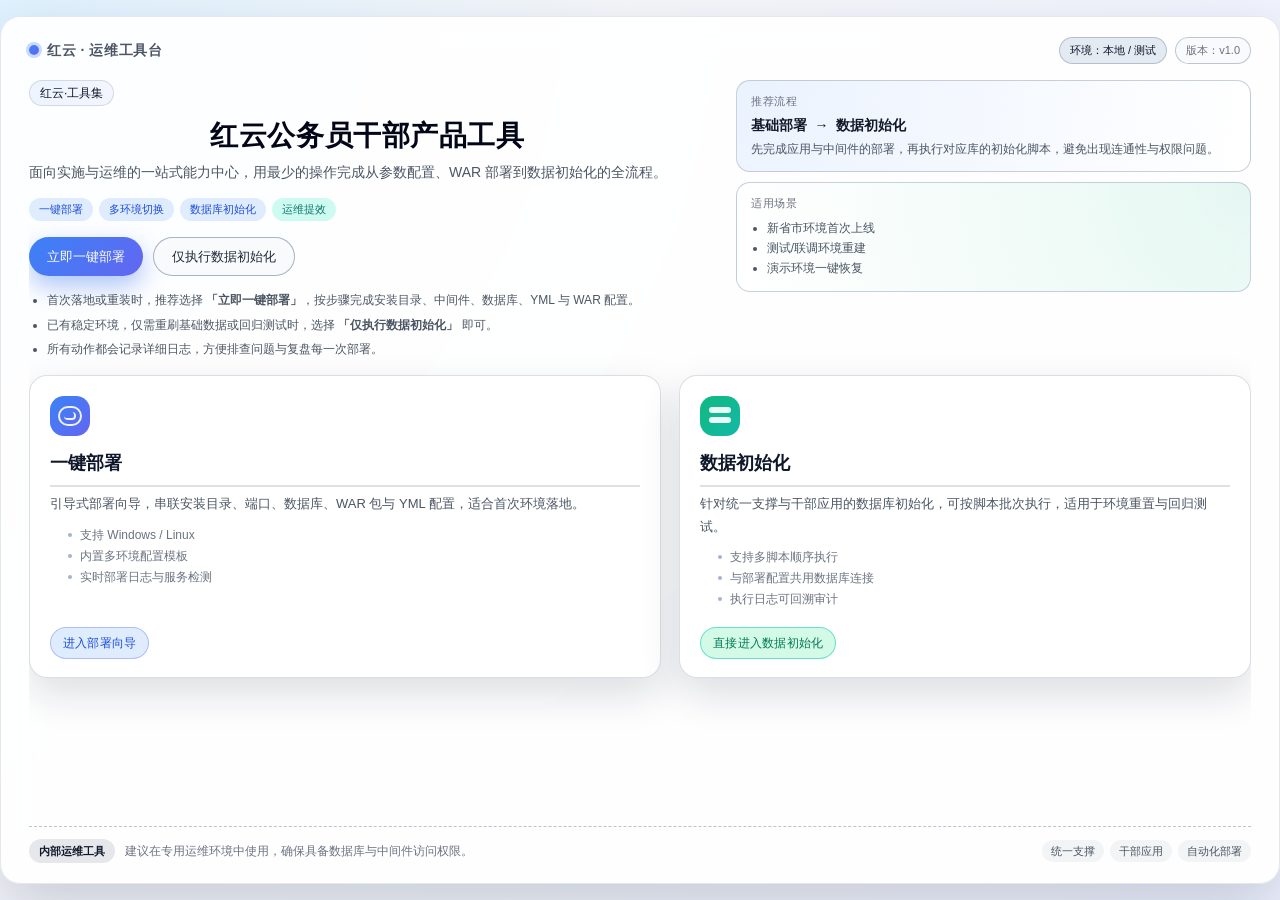
==== src/main/resources/static/index.html @ 3e3429d5 "init" ====
<!DOCTYPE html>
<html lang="zh-CN">
<head>
    <meta charset="UTF-8">
    <meta name="viewport" content="width=device-width, initial-scale=1.0">
    <!-- 主页：红云公务员干部产品工具入口页，提供一键部署与数据初始化两个主操作入口 -->
    <title>红云公务员干部产品工具</title>
    <link rel="stylesheet" href="css/style.css">
    <style>
        /* 主页专用内联样式：确保即使外部 css 被缓存或未更新，首页也能呈现为互联网工具风格，而不是纯文字列表 */

        /* 单屏布局：页面不整体滚动，仅主内容区域内滚动 */
        html {
            height: 100%;
            overflow: hidden;
        }
        /* 整体背景与排版：使用渐变背景与居中卡片布局 */
        body.home-page {
            margin: 0;
            padding: 0;
            height: 100vh;
            overflow: hidden;
            font-family: -apple-system, BlinkMacSystemFont, 'Segoe UI', 'Microsoft YaHei', 'PingFang SC', 'Hiragino Sans GB', Arial, sans-serif;
            background: radial-gradient(circle at top left, #e0f2ff 0, #f5f7fa 40%, #eef2ff 100%);
            display: flex;
            flex-direction: column;
            align-items: center;
            color: #111827;
        }

        /* 外壳：占满可用高度，内部 flex 分配，主内容区可滚动 */
        .home-shell {
            width: 100%;
            max-width: 1280px;
            flex: 1;
            min-height: 0;
            margin: 16px 24px;
            padding: 20px 28px 20px;
            display: flex;
            flex-direction: column;
            overflow: hidden;
            background: rgba(255, 255, 255, 0.9);
            border-radius: 20px;
            box-shadow: 0 24px 60px rgba(15, 23, 42, 0.18);
            border: 1px solid rgba(148, 163, 184, 0.25);
            backdrop-filter: blur(18px);
        }

        /* 顶部导航：固定高度，不参与滚动 */
        .home-nav {
            flex-shrink: 0;
            display: flex;
            align-items: center;
            justify-content: space-between;
            margin-bottom: 12px;
        }

        .home-nav-left {
            display: inline-flex;
            align-items: center;
            gap: 8px;
        }

        .home-logo-dot {
            width: 10px;
            height: 10px;
            border-radius: 999px;
            background: linear-gradient(135deg, #3b82f6, #6366f1);
            box-shadow: 0 0 0 3px rgba(59, 130, 246, 0.28);
        }

        .home-nav-title {
            font-size: 14px;
            font-weight: 600;
            letter-spacing: 0.04em;
            text-transform: uppercase;
            color: #4b5563;
        }

        .home-nav-right {
            display: flex;
            align-items: center;
            gap: 8px;
        }

        .home-nav-pill {
            padding: 4px 10px;
            border-radius: 999px;
            font-size: 11px;
            color: #0f172a;
            background: rgba(226, 232, 240, 0.9);
            border: 1px solid rgba(148, 163, 184, 0.6);
        }

        .home-nav-pill-muted {
            color: #6b7280;
            background: rgba(248, 250, 252, 0.9);
        }

        /* 主体布局：左侧说明 + 右侧状态卡片；仅此区域内部可滚动 */
        .home-main {
            flex: 1;
            min-height: 0;
            overflow-y: auto;
            margin-top: 4px;
            margin-bottom: 0;
            -webkit-overflow-scrolling: touch;
        }

        .home-layout {
            display: grid;
            grid-template-columns: minmax(0, 1.2fr) minmax(0, 0.9fr);
            gap: 20px;
            align-items: flex-start;
            margin-bottom: 16px;
        }

        .home-hero {
            padding-right: 10px;
        }

        .home-header {
            margin-bottom: 14px;
        }

        .home-label {
            display: inline-flex;
            align-items: center;
            gap: 6px;
            padding: 3px 10px;
            border-radius: 999px;
            font-size: 12px;
            font-weight: 500;
            color: #0f172a;
            background: linear-gradient(90deg, rgba(59,130,246,0.08), rgba(129,140,248,0.08));
            border: 1px solid rgba(148,163,184,0.35);
        }

        .home-title {
            margin-top: 12px;
            margin-bottom: 8px;
            font-size: 28px;
            line-height: 1.25;
            font-weight: 650;
            letter-spacing: 0.02em;
            color: #020617;
        }

        .home-subtitle {
            margin: 0;
            max-width: 640px;
            font-size: 14px;
            line-height: 1.7;
            color: #4b5563;
        }

        .home-chip-row {
            display: flex;
            flex-wrap: wrap;
            gap: 6px;
            margin-top: 10px;
        }

        .home-chip {
            padding: 3px 10px;
            border-radius: 999px;
            font-size: 11px;
            font-weight: 500;
            color: #1d4ed8;
            background: rgba(219, 234, 254, 0.9);
        }

        .home-chip-quiet {
            color: #0f766e;
            background: rgba(204, 251, 241, 0.95);
        }

        .home-hero-actions {
            display: flex;
            flex-wrap: wrap;
            gap: 10px;
            margin-top: 16px;
        }

        .home-hero-btn {
            display: inline-flex;
            align-items: center;
            justify-content: center;
            padding: 9px 18px;
            border-radius: 999px;
            font-size: 13px;
            font-weight: 500;
            text-decoration: none;
            cursor: pointer;
            transition: background-color 0.16s ease, color 0.16s ease, box-shadow 0.16s ease, transform 0.1s ease;
        }

        .home-hero-btn-primary {
            background: linear-gradient(135deg, #3b82f6, #6366f1);
            color: #ffffff;
            box-shadow: 0 10px 25px rgba(37, 99, 235, 0.38);
        }

        .home-hero-btn-primary:hover {
            transform: translateY(-1px);
            background: linear-gradient(135deg, #2563eb, #4f46e5);
        }

        .home-hero-btn-ghost {
            background: rgba(248, 250, 252, 0.96);
            color: #1f2937;
            border: 1px solid rgba(148, 163, 184, 0.8);
        }

        .home-hero-btn-ghost:hover {
            background: #e5e7eb;
        }

        .home-hero-list {
            margin: 14px 0 0;
            padding-left: 18px;
            font-size: 12px;
            color: #4b5563;
            line-height: 1.7;
        }

        .home-hero-list li + li {
            margin-top: 4px;
        }

        .home-aside {
            display: flex;
            flex-direction: column;
            gap: 10px;
        }

        .home-stat-card {
            padding: 12px 14px;
            border-radius: 14px;
            background: radial-gradient(circle at top left, rgba(59,130,246,0.1), #ffffff);
            border: 1px solid rgba(148, 163, 184, 0.5);
        }

        .home-stat-card + .home-stat-card {
            background: radial-gradient(circle at top right, rgba(16,185,129,0.1), #ffffff);
        }

        .home-stat-label {
            font-size: 11px;
            text-transform: uppercase;
            letter-spacing: 0.06em;
            color: #6b7280;
            margin-bottom: 6px;
        }

        .home-stat-main {
            font-size: 14px;
            font-weight: 600;
            color: #111827;
            margin-bottom: 4px;
        }

        .home-stat-desc {
            margin: 0;
            font-size: 12px;
            color: #4b5563;
            line-height: 1.6;
        }

        .home-stat-list {
            margin: 0;
            padding-left: 16px;
            font-size: 12px;
            color: #4b5563;
            line-height: 1.7;
        }

        /* 下半部分卡片入口：一键部署 / 数据初始化 */
        .entry-grid {
            display: grid;
            grid-template-columns: minmax(0, 1.05fr) minmax(0, 0.95fr);
            gap: 18px;
        }

        a.entry-card {
            position: relative;
            display: flex;
            flex-direction: column;
            padding: 20px 20px 18px;
            border-radius: 18px;
            text-decoration: none;
            color: inherit;
            background: #ffffff;
            border: 1px solid rgba(148, 163, 184, 0.35);
            box-shadow: 0 16px 40px rgba(15, 23, 42, 0.14);
            transition: transform 0.16s ease, box-shadow 0.16s ease, border-color 0.16s ease, background-color 0.16s ease;
            cursor: pointer;
        }

        .entry-card-primary {
            background: radial-gradient(circle at top left, rgba(59,130,246,0.06), #ffffff 45%);
        }

        .entry-card-secondary {
            background: radial-gradient(circle at top right, rgba(45,212,191,0.06), #ffffff 45%);
        }

        a.entry-card:hover {
            transform: translateY(-2px);
            box-shadow: 0 22px 55px rgba(15, 23, 42, 0.2);
            border-color: rgba(59, 130, 246, 0.6);
            background-color: #f9fafb;
        }

        .entry-icon {
            width: 40px;
            height: 40px;
            border-radius: 14px;
            margin-bottom: 14px;
            position: relative;
            overflow: hidden;
        }

        .entry-icon-deploy {
            background: linear-gradient(135deg, #3b82f6, #6366f1);
        }

        .entry-icon-deploy::before,
        .entry-icon-deploy::after {
            content: '';
            position: absolute;
            inset: 10px 8px;
            border-radius: 10px;
            border: 2px solid rgba(255, 255, 255, 0.9);
        }

        .entry-icon-deploy::after {
            inset: 16px 14px;
            border-top: none;
            border-left: none;
        }

        .entry-icon-data {
            background: linear-gradient(135deg, #10b981, #14b8a6);
        }

        .entry-icon-data::before,
        .entry-icon-data::after {
            content: '';
            position: absolute;
            left: 9px;
            right: 9px;
            height: 6px;
            border-radius: 999px;
            background: rgba(240, 253, 250, 0.96);
        }

        .entry-icon-data::before {
            top: 11px;
        }

        .entry-icon-data::after {
            top: 21px;
        }

        .entry-content {
            flex: 1;
        }

        .entry-title {
            margin: 0 0 6px;
            font-size: 18px;
            font-weight: 600;
            color: #0f172a;
        }

        .entry-desc {
            margin: 0 0 10px;
            font-size: 13px;
            line-height: 1.7;
            color: #4b5563;
        }

        .entry-meta {
            margin: 0;
            padding-left: 18px;
            font-size: 12px;
            color: #6b7280;
            list-style: none;
        }

        .entry-meta li {
            margin-bottom: 3px;
            position: relative;
            padding-left: 12px;
        }

        .entry-meta li::before {
            content: '';
            position: absolute;
            left: 0;
            top: 7px;
            width: 4px;
            height: 4px;
            border-radius: 999px;
            background-color: #a3b3d1;
        }

        .entry-action {
            margin-top: 16px;
            align-self: flex-start;
            padding: 6px 12px;
            border-radius: 999px;
            font-size: 12px;
            font-weight: 500;
            letter-spacing: 0.02em;
            color: #1d4ed8;
            background: rgba(219, 234, 254, 0.9);
            border: 1px solid rgba(129, 140, 248, 0.5);
        }

        .entry-card-secondary .entry-action {
            color: #047857;
            background: rgba(209, 250, 229, 0.96);
            border-color: rgba(45, 212, 191, 0.65);
        }

        /* 页脚：固定底部，不参与滚动 */
        .home-footer {
            flex-shrink: 0;
            margin-top: 12px;
            padding-top: 12px;
            border-top: 1px dashed rgba(148, 163, 184, 0.65);
            display: flex;
            justify-content: space-between;
            align-items: center;
            gap: 12px;
        }

        .home-footer-left {
            display: flex;
            align-items: center;
            gap: 10px;
            min-width: 0;
        }

        .home-badge {
            padding: 4px 10px;
            border-radius: 999px;
            font-size: 11px;
            font-weight: 600;
            color: #0f172a;
            background: #e5e7eb;
        }

        .home-footer-text {
            font-size: 12px;
            color: #6b7280;
            white-space: nowrap;
            text-overflow: ellipsis;
            overflow: hidden;
        }

        .home-footer-right {
            display: flex;
            gap: 6px;
            flex-wrap: wrap;
            justify-content: flex-end;
        }

        .home-footer-tag {
            padding: 3px 9px;
            border-radius: 999px;
            font-size: 11px;
            color: #4b5563;
            background: #f3f4f6;
        }

        /* 响应式：在小屏幕下堆叠布局，避免挤在一行变成「文字墙」 */
        @media (max-width: 900px) {
            .home-shell {
                margin: 16px;
                padding: 22px 18px 18px;
                border-radius: 16px;
            }

            .home-layout {
                grid-template-columns: minmax(0, 1fr);
            }

            .entry-grid {
                grid-template-columns: minmax(0, 1fr);
                margin-top: 10px;
            }

            .home-title {
                font-size: 22px;
            }

            .home-subtitle {
                font-size: 13px;
            }

            .home-footer {
                flex-direction: column;
                align-items: flex-start;
            }

            .home-footer-text {
                white-space: normal;
            }
        }
    </style>
</head>
<body class="home-page">
    <div class="home-shell">
        <!-- 顶部导航区域：模拟互联网工具台的品牌导航与环境标签 -->
        <header class="home-nav">
            <div class="home-nav-left">
                <span class="home-logo-dot"></span>
                <span class="home-nav-title">红云 · 运维工具台</span>
            </div>
            <div class="home-nav-right">
                <span class="home-nav-pill">环境：本地 / 测试</span>
                <span class="home-nav-pill home-nav-pill-muted">版本：v1.0</span>
            </div>
        </header>

        <main class="home-main">
            <!-- 上半区：左侧产品说明 + 右侧状态卡片，强化「工具平台」感 -->
            <div class="home-layout">
                <!-- 左侧产品说明与主操作区 -->
                <section class="home-hero">
                    <!-- 品牌标题区域：突出产品名称与定位 -->
                    <div class="home-header">
                        <div class="home-label">红云·工具集</div>
                        <h1 class="home-title">红云公务员干部产品工具</h1>
                        <p class="home-subtitle">
                            面向实施与运维的一站式能力中心，用最少的操作完成从参数配置、WAR 部署到数据初始化的全流程。
                        </p>
                    </div>

                    <!-- 关键词标签：展示工具擅长的典型场景 -->
                    <div class="home-chip-row">
                        <span class="home-chip">一键部署</span>
                        <span class="home-chip">多环境切换</span>
                        <span class="home-chip">数据库初始化</span>
                        <span class="home-chip home-chip-quiet">运维提效</span>
                    </div>

                    <!-- 主操作按钮：引导用户选择一键部署或只做数据初始化 -->
                    <div class="home-hero-actions">
                        <a href="deploy.html" class="home-hero-btn home-hero-btn-primary">
                            立即一键部署
                        </a>
                        <a href="#" class="home-hero-btn home-hero-btn-ghost" onclick="return showDataInitTip();">
                            仅执行数据初始化
                        </a>
                    </div>

                    <!-- 典型使用流程：用互联网产品的文案方式解释两大入口的区别 -->
                    <ul class="home-hero-list">
                        <li>首次落地或重装时，推荐选择 <strong>「立即一键部署」</strong>，按步骤完成安装目录、中间件、数据库、YML 与 WAR 配置。</li>
                        <li>已有稳定环境，仅需重刷基础数据或回归测试时，选择 <strong>「仅执行数据初始化」</strong> 即可。</li>
                        <li>所有动作都会记录详细日志，方便排查问题与复盘每一次部署。</li>
                    </ul>
                </section>

                <!-- 右侧状态与提示卡片：提供环境检查与快速理解 -->
                <aside class="home-aside" aria-label="环境状态与使用提示">
                    <div class="home-stat-card">
                        <div class="home-stat-label">推荐流程</div>
                        <div class="home-stat-main">基础部署 &nbsp;→&nbsp; 数据初始化</div>
                        <p class="home-stat-desc">
                            先完成应用与中间件的部署，再执行对应库的初始化脚本，避免出现连通性与权限问题。
                        </p>
                    </div>

                    <div class="home-stat-card">
                        <div class="home-stat-label">适用场景</div>
                        <ul class="home-stat-list">
                            <li>新省市环境首次上线</li>
                            <li>测试/联调环境重建</li>
                            <li>演示环境一键恢复</li>
                        </ul>
                    </div>
                </aside>
            </div>

            <!-- 下半区：两张卡片分别承载一键部署和数据初始化入口 -->
            <section class="entry-grid" aria-label="核心功能入口">
                <a class="entry-card entry-card-primary" href="deploy.html">
                    <div class="entry-icon entry-icon-deploy" aria-hidden="true"></div>
                    <div class="entry-content">
                        <h2 class="entry-title">一键部署</h2>
                        <p class="entry-desc">
                            引导式部署向导，串联安装目录、端口、数据库、WAR 包与 YML 配置，适合首次环境落地。
                        </p>
                        <ul class="entry-meta">
                            <li>支持 Windows / Linux</li>
                            <li>内置多环境配置模板</li>
                            <li>实时部署日志与服务检测</li>
                        </ul>
                    </div>
                    <span class="entry-action">进入部署向导</span>
                </a>

                <a class="entry-card entry-card-secondary" href="#" onclick="return showDataInitTip();">
                    <div class="entry-icon entry-icon-data" aria-hidden="true"></div>
                    <div class="entry-content">
                        <h2 class="entry-title">数据初始化</h2>
                        <p class="entry-desc">
                            针对统一支撑与干部应用的数据库初始化，可按脚本批次执行，适用于环境重置与回归测试。
                        </p>
                        <ul class="entry-meta">
                            <li>支持多脚本顺序执行</li>
                            <li>与部署配置共用数据库连接</li>
                            <li>执行日志可回溯审计</li>
                        </ul>
                    </div>
                    <span class="entry-action">直接进入数据初始化</span>
                </a>
            </section>
        </main>

        <!-- 页脚信息：简要说明与适用场景 -->
        <footer class="home-footer">
            <div class="home-footer-left">
                <span class="home-badge">内部运维工具</span>
                <span class="home-footer-text">建议在专用运维环境中使用，确保具备数据库与中间件访问权限。</span>
            </div>
            <div class="home-footer-right">
                <span class="home-footer-tag">统一支撑</span>
                <span class="home-footer-tag">干部应用</span>
                <span class="home-footer-tag">自动化部署</span>
            </div>
        </footer>
    </div>
    <script src="js/message.js"></script>
    <script>
        // 数据初始化入口提示：使用公共弹窗组件
        function showDataInitTip() {
            if (typeof Message !== 'undefined') {
                Message.alert('数据初始化功能待开发');
            } else {
                alert('数据初始化功能待开发');
            }
            return false;
        }
    </script>
</body>
</html>
---- src/main/resources/static/css/style.css ----
* {
    margin: 0;
    padding: 0;
    box-sizing: border-box;
}

body {
    font-family: -apple-system, BlinkMacSystemFont, 'Segoe UI', 'Microsoft YaHei', 'PingFang SC', 'Hiragino Sans GB', Arial, sans-serif;
    background: #f5f7fa;
    min-height: 100vh;
    padding: 15px;
    color: #333;
    line-height: 1.5;
}

.container {
    max-width: 1400px;
    margin: 0 auto;
    background-color: #ffffff;
    padding: 25px;
    border-radius: 8px;
    box-shadow: 0 2px 8px rgba(0, 0, 0, 0.08);
}

@keyframes fadeIn {
    from {
        opacity: 0;
        transform: translateY(-20px);
    }
    to {
        opacity: 1;
        transform: translateY(0);
    }
}

h1 {
    color: #2c3e50;
    margin-bottom: 20px;
    text-align: center;
    font-size: 24px;
    font-weight: 600;
    color: #2c3e50;
}

h2 {
    color: #2c3e50;
    margin-bottom: 15px;
    padding-bottom: 8px;
    border-bottom: 2px solid #e0e0e0;
    font-size: 18px;
    font-weight: 600;
}

h3 {
    color: #34495e;
    margin-bottom: 12px;
    font-size: 16px;
    font-weight: 600;
}

/* 配置加载区域 */
.config-load-section {
    margin-bottom: 20px;
    padding: 12px 16px;
    background: #f8f9fa;
    border-radius: 6px;
    border: 1px solid #dee2e6;
}

.config-load-section .form-group {
    display: flex;
    align-items: center;
    margin: 0;
    gap: 12px;
}

.config-load-section label {
    font-weight: 600;
    color: #2c3e50;
    font-size: 15px;
    white-space: nowrap;
}

.config-load-section select {
    flex: 1;
    max-width: 300px;
}

/* 向导步骤指示器 */
.wizard-steps {
    display: flex;
    justify-content: space-between;
    margin-bottom: 25px;
    padding: 15px 0;
    border-bottom: 1px solid #e0e0e0;
    position: relative;
    overflow: visible; /* 确保连接线可见 */
}

.step-item {
    flex: 1;
    text-align: center;
    position: relative;
    cursor: pointer;
    padding: 0 5px;
    overflow: visible; /* 确保连接线可见 */
}

/* 步骤之间的连接线 - 使用实际DOM元素 */
.step-connector {
    position: absolute;
    top: 16px; /* 与step-number的中心对齐（圆圈中心在32px/2=16px位置） */
    left: calc(50% + 16px); /* 从圆圈右侧开始（圆圈中心50% + 半径16px） */
    width: calc(100% - 32px); /* 宽度：从当前圆圈右侧到下一个圆圈左侧（100% - 两个半径32px） */
    height: 2px; /* 连接线高度 */
    background-color: #95a5a6; /* 使用灰色确保可见性 */
    z-index: 0; /* 确保连接线在圆圈下方 */
    transition: background-color 0.3s ease;
    pointer-events: none; /* 确保连接线不阻挡点击事件 */
}

/* 已完成步骤之后的连接线变为绿色 */
.step-item.completed .step-connector {
    background-color: #27ae60;
}

/* 注意：当前步骤（active）之后的连接线保持灰色，因为当前步骤还未完成 */

.step-number {
    width: 32px;
    height: 32px;
    border-radius: 50%;
    background: #e0e0e0;
    color: #999;
    display: inline-flex;
    align-items: center;
    justify-content: center;
    font-weight: 600;
    font-size: 14px;
    margin-bottom: 6px;
    position: relative;
    z-index: 1;
    transition: all 0.2s ease;
}

.step-item.active .step-number {
    background: #667eea;
    color: #fff;
}

.step-item.completed .step-number {
    background: #27ae60;
    color: #fff;
}

.step-title {
    font-size: 12px;
    color: #95a5a6;
    font-weight: 500;
}

.step-item.active .step-title {
    color: #667eea;
    font-weight: 600;
}

.step-item.completed .step-title {
    color: #27ae60;
}

/* 向导步骤内容 */
.wizard-step {
    min-height: 400px;
    padding: 20px;
}

.wizard-buttons {
    margin-top: 25px;
    padding-top: 15px;
    border-top: 1px solid #e0e0e0;
    display: flex;
    justify-content: space-between;
    align-items: center;
}

.form-group {
    margin-bottom: 15px;
    display: flex;
    align-items: center;
    gap: 12px;
}

.form-group label {
    display: inline-block;
    min-width: 120px;
    font-weight: 500;
    color: #34495e;
    font-size: 14px;
    text-align: right;
}

.form-group input[type="text"],
.form-group input[type="number"],
.form-group input[type="password"],
.form-group select,
.form-group textarea {
    flex: 1;
    padding: 8px 12px;
    border: 1px solid #ddd;
    border-radius: 4px;
    font-size: 14px;
    transition: border-color 0.2s ease;
    background-color: #fff;
    color: #333;
    max-width: 500px;
}

.form-group input[type="text"]:focus,
.form-group input[type="number"]:focus,
.form-group input[type="password"]:focus,
.form-group select:focus,
.form-group textarea:focus {
    outline: none;
    border-color: #667eea;
}

.form-group input[readonly] {
    background-color: #f8f9fa;
    cursor: not-allowed;
    color: #6c757d;
}

.form-group textarea {
    width: 100%;
    max-width: 100%;
    font-family: 'Courier New', 'Consolas', monospace;
    resize: vertical;
    min-height: 200px;
}

/* 端口配置 */
.port-config {
    display: flex;
    flex-direction: column;
    gap: 12px;
    margin-top: 8px;
}

.port-item {
    display: flex;
    align-items: center;
    gap: 15px;
    padding: 10px 15px;
    background: #f8f9fa;
    border-radius: 4px;
    border: 1px solid #e0e0e0;
}

.port-label {
    min-width: 100px;
    font-weight: 500;
    color: #34495e;
    font-size: 14px;
}

.port-value {
    width: 150px;
}

/* 数据库配置 */
.database-config-section {
    margin-bottom: 20px;
    padding: 15px;
    background: #f8f9fa;
    border-radius: 6px;
    border: 1px solid #e0e0e0;
}

.database-item {
    margin-top: 12px;
}

.database-item .form-group {
    margin-bottom: 12px;
}

.db-type,
.db-connection-string,
.db-username,
.db-password {
    width: 100%;
    max-width: 600px;
}

.btn-test {
    padding: 8px 16px;
    background: #f39c12;
    color: white;
    border: none;
    border-radius: 4px;
    cursor: pointer;
    margin-top: 10px;
    font-weight: 500;
    font-size: 14px;
    transition: background-color 0.2s ease;
}

.btn-test:hover {
    background: #e67e22;
}

.test-result {
    margin-left: 20px;
    font-weight: 600;
    font-size: 14px;
    padding: 8px 16px;
    border-radius: 6px;
    display: inline-block;
}

.test-result.success {
    color: #27ae60;
    background-color: #d4edda;
    border: 1px solid #c3e6cb;
}

.test-result.error {
    color: #e74c3c;
    background-color: #f8d7da;
    border: 1px solid #f5c6cb;
}

/* WAR包配置 */
.war-config-section {
    margin-bottom: 20px;
    padding: 15px;
    background: #f8f9fa;
    border-radius: 6px;
    border: 1px solid #e0e0e0;
}

.war-item {
    margin-top: 12px;
}

.war-list-container {
    margin-top: 10px;
}

.war-list-label {
    font-weight: 500;
    margin-bottom: 8px;
    color: #34495e;
    font-size: 14px;
}

.war-list {
    list-style: none;
    padding: 0;
    margin: 0;
    background-color: #fff;
    border: 1px solid #e0e0e0;
    border-radius: 4px;
    padding: 10px;
}

.war-list li {
    padding: 8px 12px;
    border-bottom: 1px solid #f0f0f0;
    color: #333;
    font-size: 14px;
}

.war-list li:last-child {
    border-bottom: none;
}

.war-list li:hover {
    background: #f8f9fa;
}

/* YML配置 */
.yml-config-section {
    padding: 15px;
    background: #f8f9fa;
    border-radius: 6px;
    border: 1px solid #e0e0e0;
}

.yml-editor-section {
    margin-top: 15px;
}

.yml-editor {
    width: 100%;
    font-family: 'Courier New', 'Consolas', 'Monaco', monospace;
    font-size: 13px;
    line-height: 1.6;
    padding: 12px;
    border: 1px solid #ddd;
    border-radius: 4px;
    background-color: #fff;
    color: #333;
    resize: vertical;
    min-height: 300px;
}

.yml-editor:focus {
    outline: none;
    border-color: #667eea;
}

.yml-buttons {
    margin-top: 12px;
    display: flex;
    gap: 10px;
}

/* 确认配置页面 */
.confirm-layout {
    display: flex;
    gap: 20px;
    margin-top: 15px;
}

.confirm-left {
    flex: 1;
    padding: 15px;
    background: #f8f9fa;
    border-radius: 6px;
    border: 1px solid #e0e0e0;
}

.confirm-right {
    flex: 1;
    padding: 15px;
    background: #f8f9fa;
    border-radius: 6px;
    border: 1px solid #e0e0e0;
}

.config-summary {
    background-color: #fff;
    padding: 15px;
    border-radius: 4px;
    border: 1px solid #e0e0e0;
    margin-bottom: 15px;
    max-height: 400px;
    overflow-y: auto;
}

.config-summary::-webkit-scrollbar {
    width: 8px;
}

.config-summary::-webkit-scrollbar-track {
    background: #f1f1f1;
    border-radius: 4px;
}

.config-summary::-webkit-scrollbar-thumb {
    background: #667eea;
    border-radius: 4px;
}

.config-summary::-webkit-scrollbar-thumb:hover {
    background: #764ba2;
}

.config-summary-item {
    margin-bottom: 15px;
    padding-bottom: 15px;
    border-bottom: 1px solid #e0e0e0;
}

.config-summary-item:last-child {
    border-bottom: none;
    margin-bottom: 0;
    padding-bottom: 0;
}

.config-summary-item h4 {
    color: #667eea;
    margin-bottom: 8px;
    font-size: 15px;
    font-weight: 600;
}

.config-summary-item p {
    margin: 4px 0;
    color: #555;
    font-size: 13px;
    line-height: 1.6;
}

.config-summary-item strong {
    color: #2c3e50;
    font-weight: 600;
}

.confirm-buttons {
    display: flex;
    flex-direction: column;
    gap: 12px;
}

/* 配置管理区域 */
.config-manage-section {
    margin-top: 15px;
    padding: 12px;
    background: #fff9e6;
    border-radius: 4px;
    border: 1px solid #f39c12;
}

.config-manage-section .form-group {
    margin-bottom: 10px;
    display: flex;
    align-items: center;
}

.config-manage-section label {
    min-width: 90px;
    margin-right: 10px;
    font-weight: 500;
    color: #34495e;
    font-size: 14px;
}

.config-manage-section input {
    flex: 1;
    max-width: 300px;
}

/* 日志容器 */
.log-container {
    background: #2c3e50;
    color: #ecf0f1;
    padding: 12px;
    border-radius: 4px;
    height: 350px;
    overflow-y: auto;
    font-family: 'Courier New', 'Consolas', 'Monaco', monospace;
    font-size: 12px;
    line-height: 1.6;
    margin-bottom: 15px;
    border: 1px solid #34495e;
}

.log-container::-webkit-scrollbar {
    width: 10px;
}

.log-container::-webkit-scrollbar-track {
    background: #1a1a2e;
    border-radius: 5px;
}

.log-container::-webkit-scrollbar-thumb {
    background: #667eea;
    border-radius: 5px;
}

.log-container::-webkit-scrollbar-thumb:hover {
    background: #764ba2;
}

.log-container .log-entry {
    margin-bottom: 4px;
    word-wrap: break-word;
    padding: 2px 0;
    padding-left: 6px;
}

.log-container .log-entry.error {
    color: #e74c3c;
    border-left-color: #e74c3c;
}

.log-container .log-entry.success {
    color: #2ecc71;
    border-left-color: #2ecc71;
}

.log-container .log-entry.warning {
    color: #f39c12;
    border-left-color: #f39c12;
}

.log-container .log-entry.info {
    color: #3498db;
    border-left-color: #3498db;
}

/* 服务检测 */
.service-check-section {
    margin-top: 15px;
    padding: 12px;
    background-color: #fff;
    border-radius: 4px;
    border: 1px solid #e0e0e0;
}

.service-check-section h3 {
    margin-bottom: 12px;
    color: #34495e;
    font-size: 15px;
}

.service-check-section .form-group {
    display: flex;
    align-items: center;
    gap: 10px;
    margin-bottom: 10px;
}

.service-check-section input {
    width: 150px;
}

.check-result {
    margin-top: 12px;
    padding: 10px 12px;
    border-radius: 4px;
    font-weight: 500;
    font-size: 13px;
}

.check-result.success {
    background: #d4edda;
    color: #155724;
    border: 1px solid #c3e6cb;
}

.check-result.error {
    background: #f8d7da;
    color: #721c24;
    border: 1px solid #f5c6cb;
}

/* 脚本执行 */
.script-section {
    padding: 15px;
    background: #f8f9fa;
    border-radius: 6px;
    border: 1px solid #e0e0e0;
}

.script-log {
    margin-top: 15px;
    padding: 12px;
    background-color: #2c3e50;
    color: #ecf0f1;
    border-radius: 4px;
    border: 1px solid #34495e;
    min-height: 200px;
    font-family: 'Courier New', 'Consolas', 'Monaco', monospace;
    font-size: 12px;
    white-space: pre-wrap;
    overflow-y: auto;
    max-height: 350px;
    line-height: 1.6;
}

/* 按钮样式 */
.btn-primary,
.btn-secondary {
    padding: 8px 20px;
    border: none;
    border-radius: 4px;
    cursor: pointer;
    font-size: 14px;
    font-weight: 500;
    transition: background-color 0.2s ease;
}

.btn-primary {
    background: #667eea;
    color: white;
}

.btn-primary:hover {
    background: #5568d3;
}

.btn-secondary {
    background: rgba(15, 201, 215, 1); /* 修改背景色为青色 */
    color: white;
    width: 552px; /* 设置按钮宽度 */
    height: 38px; /* 设置按钮高度 */
}

.btn-secondary:hover {
    background: #7f8c8d;
}

.btn-primary:disabled,
.btn-secondary:disabled {
    opacity: 0.6;
    cursor: not-allowed;
    transform: none !important;
}

/* 响应式设计 */
@media (max-width: 1200px) {
    .container {
        padding: 30px;
    }
    
    .confirm-layout {
        flex-direction: column;
    }
}

@media (max-width: 768px) {
    body {
        padding: 10px;
    }
    
    .container {
        padding: 20px;
    }
    
    h1 {
        font-size: 24px;
    }
    
    .wizard-steps {
        flex-wrap: wrap;
        padding: 15px;
    }
    
    .step-item {
        flex: 0 0 50%;
        margin-bottom: 25px;
    }
    
    .step-item::after {
        display: none;
    }
    
    .form-group {
        flex-direction: column;
        align-items: stretch;
    }
    
    .form-group label {
        min-width: auto;
        margin-bottom: 8px;
    }
    
    .form-group input,
    .form-group select,
    .form-group textarea {
        max-width: 100%;
        width: 100%;
    }
    
    .wizard-buttons {
        flex-direction: column;
        gap: 12px;
    }
    
    .btn-primary,
    .btn-secondary {
        width: 100%;
        margin-left: 0;
    }
    
    .config-load-section .form-group {
        flex-direction: column;
        align-items: stretch;
    }
    
    .config-load-section select {
        max-width: 100%;
    }
}

/* 加载动画 */
@keyframes pulse {
    0%, 100% {
        opacity: 1;
    }
    50% {
        opacity: 0.5;
    }
}

.loading {
    animation: pulse 1.5s ease-in-out infinite;
}

/* 工具提示 */
.tooltip {
    position: relative;
    display: inline-block;
}

.tooltip .tooltiptext {
    visibility: hidden;
    width: 200px;
    background-color: #2c3e50;
    color: #fff;
    text-align: center;
    border-radius: 6px;
    padding: 8px;
    position: absolute;
    z-index: 1;
    bottom: 125%;
    left: 50%;
    margin-left: -100px;
    opacity: 0;
    transition: opacity 0.3s;
    font-size: 12px;
}

.tooltip:hover .tooltiptext {
    visibility: visible;
    opacity: 1;
}

/* 主页布局与入口卡片：为红云公务员干部产品工具首页提供互联网工具风格的视觉与交互 */
.home-page {
    margin: 0;
    padding: 0;
    min-height: 100vh;
    background: radial-gradient(circle at top left, #e0f2ff 0, #f5f7fa 40%, #eef2ff 100%);
    display: flex;
    align-items: center;
    justify-content: center;
    color: #111827;
}

.home-shell {
    width: 100%;
    max-width: 1120px;
    margin: 24px;
    padding: 32px 32px 26px;
    background: rgba(255, 255, 255, 0.9);
    border-radius: 20px;
    box-shadow: 0 24px 60px rgba(15, 23, 42, 0.18);
    border: 1px solid rgba(148, 163, 184, 0.25);
    backdrop-filter: blur(18px);
}

.home-header {
    margin-bottom: 24px;
}

/* 顶部导航：模拟 SaaS 工具台的轻量导航条 */
.home-nav {
    display: flex;
    align-items: center;
    justify-content: space-between;
    margin-bottom: 18px;
}

.home-nav-left {
    display: inline-flex;
    align-items: center;
    gap: 8px;
}

.home-logo-dot {
    width: 10px;
    height: 10px;
    border-radius: 999px;
    background: linear-gradient(135deg, #3b82f6, #6366f1);
    box-shadow: 0 0 0 3px rgba(59, 130, 246, 0.28);
}

.home-nav-title {
    font-size: 14px;
    font-weight: 600;
    letter-spacing: 0.04em;
    text-transform: uppercase;
    color: #4b5563;
}

.home-nav-right {
    display: flex;
    align-items: center;
    gap: 8px;
}

.home-nav-pill {
    padding: 4px 10px;
    border-radius: 999px;
    font-size: 11px;
    color: #0f172a;
    background: rgba(226, 232, 240, 0.9);
    border: 1px solid rgba(148, 163, 184, 0.6);
}

.home-nav-pill-muted {
    color: #6b7280;
    background: rgba(248, 250, 252, 0.9);
}

.home-label {
    display: inline-flex;
    align-items: center;
    gap: 6px;
    padding: 3px 10px;
    border-radius: 999px;
    font-size: 12px;
    font-weight: 500;
    color: #0f172a;
    background: linear-gradient(90deg, rgba(59,130,246,0.08), rgba(129,140,248,0.08));
    border: 1px solid rgba(148,163,184,0.35);
}

.home-title {
    margin-top: 12px;
    margin-bottom: 8px;
    font-size: 28px;
    line-height: 1.25;
    font-weight: 650;
    letter-spacing: 0.02em;
    color: #020617;
}

.home-subtitle {
    margin: 0;
    max-width: 640px;
    font-size: 14px;
    line-height: 1.7;
    color: #4b5563;
}

.home-main {
    margin-top: 8px;
    margin-bottom: 20px;
}

/* 顶部主区域布局：左侧说明，右侧状态卡片 */
.home-layout {
    display: grid;
    grid-template-columns: minmax(0, 1.2fr) minmax(0, 0.9fr);
    gap: 20px;
    align-items: flex-start;
    margin-bottom: 20px;
}

.home-hero {
    padding-right: 10px;
}

.home-chip-row {
    display: flex;
    flex-wrap: wrap;
    gap: 6px;
    margin-top: 10px;
}

.home-chip {
    padding: 3px 10px;
    border-radius: 999px;
    font-size: 11px;
    font-weight: 500;
    color: #1d4ed8;
    background: rgba(219, 234, 254, 0.9);
}

.home-chip-quiet {
    color: #0f766e;
    background: rgba(204, 251, 241, 0.95);
}

.home-hero-actions {
    display: flex;
    flex-wrap: wrap;
    gap: 10px;
    margin-top: 16px;
}

.home-hero-btn {
    display: inline-flex;
    align-items: center;
    justify-content: center;
    padding: 9px 18px;
    border-radius: 999px;
    font-size: 13px;
    font-weight: 500;
    text-decoration: none;
    cursor: pointer;
    transition: background-color 0.16s ease, color 0.16s ease, box-shadow 0.16s ease, transform 0.1s ease;
}

.home-hero-btn-primary {
    background: linear-gradient(135deg, #3b82f6, #6366f1);
    color: #ffffff;
    box-shadow: 0 10px 25px rgba(37, 99, 235, 0.38);
}

.home-hero-btn-primary:hover {
    transform: translateY(-1px);
    background: linear-gradient(135deg, #2563eb, #4f46e5);
}

.home-hero-btn-ghost {
    background: rgba(248, 250, 252, 0.96);
    color: #1f2937;
    border: 1px solid rgba(148, 163, 184, 0.8);
}

.home-hero-btn-ghost:hover {
    background: #e5e7eb;
}

.home-hero-list {
    margin: 14px 0 0;
    padding-left: 18px;
    font-size: 12px;
    color: #4b5563;
    line-height: 1.7;
}

.home-hero-list li + li {
    margin-top: 4px;
}

.home-aside {
    display: flex;
    flex-direction: column;
    gap: 10px;
}

.home-stat-card {
    padding: 12px 14px;
    border-radius: 14px;
    background: radial-gradient(circle at top left, rgba(59,130,246,0.1), #ffffff);
    border: 1px solid rgba(148, 163, 184, 0.5);
}

.home-stat-card + .home-stat-card {
    background: radial-gradient(circle at top right, rgba(16,185,129,0.1), #ffffff);
}

.home-stat-label {
    font-size: 11px;
    text-transform: uppercase;
    letter-spacing: 0.06em;
    color: #6b7280;
    margin-bottom: 6px;
}

.home-stat-main {
    font-size: 14px;
    font-weight: 600;
    color: #111827;
    margin-bottom: 4px;
}

.home-stat-desc {
    margin: 0;
    font-size: 12px;
    color: #4b5563;
    line-height: 1.6;
}

.home-stat-list {
    margin: 0;
    padding-left: 16px;
    font-size: 12px;
    color: #4b5563;
    line-height: 1.7;
}

.entry-grid {
    display: grid;
    grid-template-columns: minmax(0, 1.05fr) minmax(0, 0.95fr);
    gap: 18px;
}

.entry-card {
    position: relative;
    display: flex;
    flex-direction: column;
    padding: 20px 20px 18px;
    border-radius: 18px;
    text-decoration: none; /* 主页入口卡片整体取消默认下划线，避免整块看起来像纯文本链接 */
    color: inherit; /* 主页入口卡片内部文字颜色由子元素控制，避免全部变成链接蓝色 */
    background: #ffffff;
    border: 1px solid rgba(148, 163, 184, 0.35);
    box-shadow: 0 16px 40px rgba(15, 23, 42, 0.14);
    transition: transform 0.16s ease, box-shadow 0.16s ease, border-color 0.16s ease, background-color 0.16s ease;
    cursor: pointer;
}

.entry-card-primary {
    background: radial-gradient(circle at top left, rgba(59,130,246,0.06), #ffffff 45%);
}

.entry-card-secondary {
    background: radial-gradient(circle at top right, rgba(45,212,191,0.06), #ffffff 45%);
}

.entry-card:hover {
    transform: translateY(-2px);
    box-shadow: 0 22px 55px rgba(15, 23, 42, 0.2);
    border-color: rgba(59, 130, 246, 0.6);
    background-color: #f9fafb;
}

.entry-icon {
    width: 40px;
    height: 40px;
    border-radius: 14px;
    margin-bottom: 14px;
    position: relative;
    overflow: hidden;
}

.entry-icon-deploy {
    background: linear-gradient(135deg, #3b82f6, #6366f1);
}

.entry-icon-deploy::before,
.entry-icon-deploy::after {
    content: '';
    position: absolute;
    inset: 10px 8px;
    border-radius: 10px;
    border: 2px solid rgba(255, 255, 255, 0.9);
}

.entry-icon-deploy::after {
    inset: 16px 14px;
    border-top: none;
    border-left: none;
}

.entry-icon-data {
    background: linear-gradient(135deg, #10b981, #14b8a6);
}

.entry-icon-data::before,
.entry-icon-data::after {
    content: '';
    position: absolute;
    left: 9px;
    right: 9px;
    height: 6px;
    border-radius: 999px;
    background: rgba(240, 253, 250, 0.96);
}

.entry-icon-data::before {
    top: 11px;
}

.entry-icon-data::after {
    top: 21px;
}

.entry-content {
    flex: 1;
}

.entry-title {
    margin: 0 0 6px;
    font-size: 18px;
    font-weight: 600;
    color: #0f172a;
}

.entry-desc {
    margin: 0 0 10px;
    font-size: 13px;
    line-height: 1.7;
    color: #4b5563;
}

.entry-meta {
    margin: 0;
    padding-left: 18px;
    font-size: 12px;
    color: #6b7280;
    list-style: none; /* 主页入口卡片说明列表去掉默认项目符号，避免页面显得过于“文档风” */
}

.entry-meta li {
    margin-bottom: 3px;
    position: relative;
    padding-left: 12px; /* 主页入口卡片说明列表使用自定义小圆点，增加轻量信息感 */
}

.entry-meta li::before {
    content: '';
    position: absolute;
    left: 0;
    top: 7px;
    width: 4px;
    height: 4px;
    border-radius: 999px;
    background-color: #a3b3d1;
}

.entry-action {
    margin-top: 16px;
    align-self: flex-start;
    padding: 6px 12px;
    border-radius: 999px;
    font-size: 12px;
    font-weight: 500;
    letter-spacing: 0.02em;
    color: #1d4ed8;
    background: rgba(219, 234, 254, 0.9);
    border: 1px solid rgba(129, 140, 248, 0.5);
}

.entry-card-secondary .entry-action {
    color: #047857;
    background: rgba(209, 250, 229, 0.96);
    border-color: rgba(45, 212, 191, 0.65);
}

.home-footer {
    margin-top: 18px;
    padding-top: 16px;
    border-top: 1px dashed rgba(148, 163, 184, 0.65);
    display: flex;
    justify-content: space-between;
    align-items: center;
    gap: 12px;
}

.home-footer-left {
    display: flex;
    align-items: center;
    gap: 10px;
    min-width: 0;
}

.home-badge {
    padding: 4px 10px;
    border-radius: 999px;
    font-size: 11px;
    font-weight: 600;
    color: #0f172a;
    background: #e5e7eb;
}

.home-footer-text {
    font-size: 12px;
    color: #6b7280;
    white-space: nowrap;
    text-overflow: ellipsis;
    overflow: hidden;
}

.home-footer-right {
    display: flex;
    gap: 6px;
    flex-wrap: wrap;
    justify-content: flex-end;
}

.home-footer-tag {
    padding: 3px 9px;
    border-radius: 999px;
    font-size: 11px;
    color: #4b5563;
    background: #f3f4f6;
}

@media (max-width: 900px) {
    .home-shell {
        margin: 16px;
        padding: 22px 18px 18px;
        border-radius: 16px;
    }

    .entry-grid {
        grid-template-columns: minmax(0, 1fr);
    }

    .home-title {
        font-size: 22px;
    }

    .home-subtitle {
        font-size: 13px;
    }

    .home-footer {
        flex-direction: column;
        align-items: flex-start;
    }

    .home-footer-text {
        white-space: normal;
    }
}
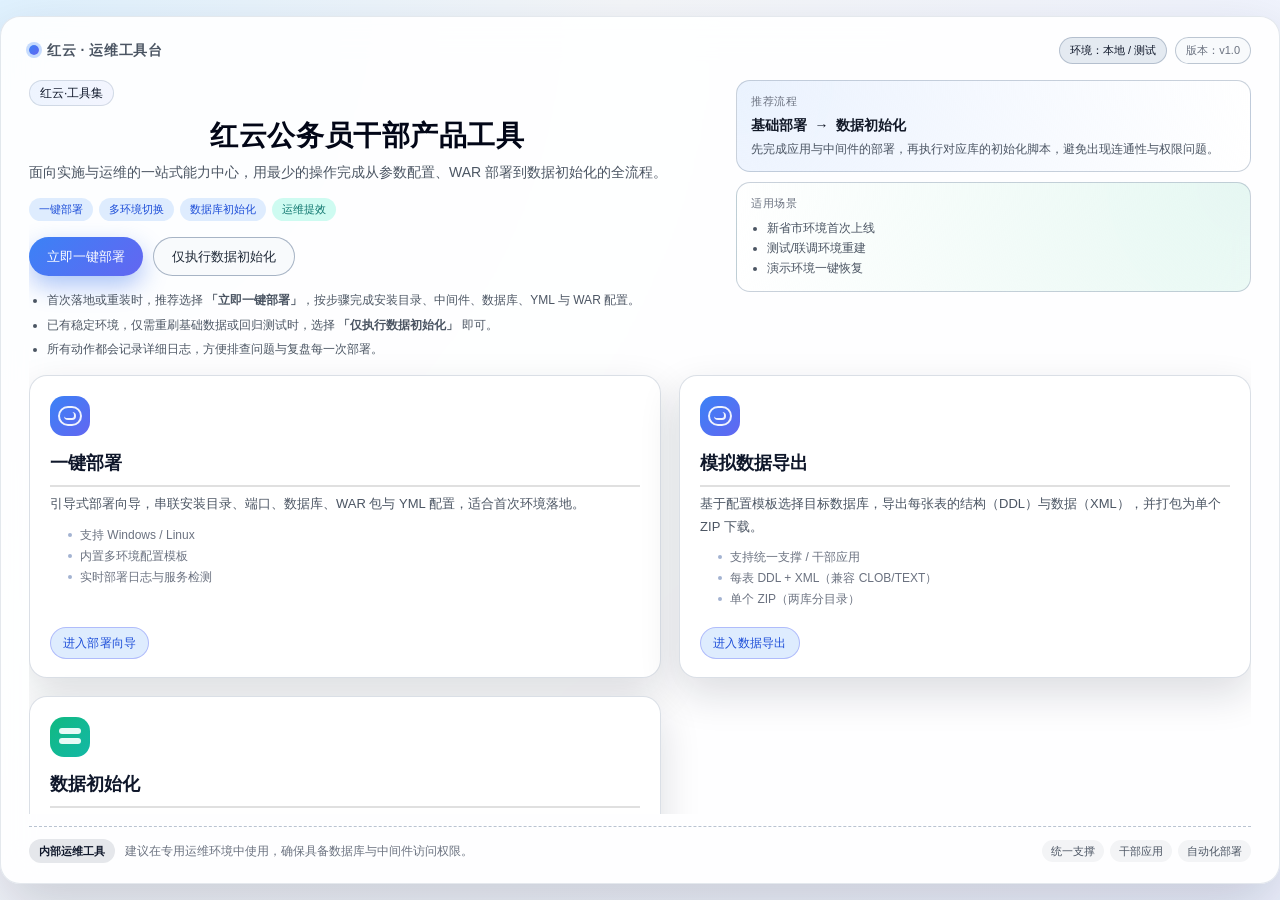
==== commit dd8b3d64: "docs(help): 更新部署帮助文档并添加全局配置说明 - 新增全局配置章节，详细说明全局设置的入口、存储位置和关键字段 - 更新目录索引编号，使章节序号保持连续性 - 添加Tomcat JDK版" ====
--- a/src/main/resources/static/index.html
+++ b/src/main/resources/static/index.html
@@ -603,6 +603,23 @@
                         </ul>
                     </div>
                     <span class="entry-action">进入部署向导</span>
+                </a>
+
+                <!-- 模拟数据导出：独立能力入口（与一键部署并列） -->
+                <a class="entry-card entry-card-primary" href="export.html">
+                    <div class="entry-icon entry-icon-deploy" aria-hidden="true"></div>
+                    <div class="entry-content">
+                        <h2 class="entry-title">模拟数据导出</h2>
+                        <p class="entry-desc">
+                            基于配置模板选择目标数据库，导出每张表的结构（DDL）与数据（XML），并打包为单个 ZIP 下载。
+                        </p>
+                        <ul class="entry-meta">
+                            <li>支持统一支撑 / 干部应用</li>
+                            <li>每表 DDL + XML（兼容 CLOB/TEXT）</li>
+                            <li>单个 ZIP（两库分目录）</li>
+                        </ul>
+                    </div>
+                    <span class="entry-action">进入数据导出</span>
                 </a>
 
                 <a class="entry-card entry-card-secondary" href="#" onclick="return showDataInitTip();">
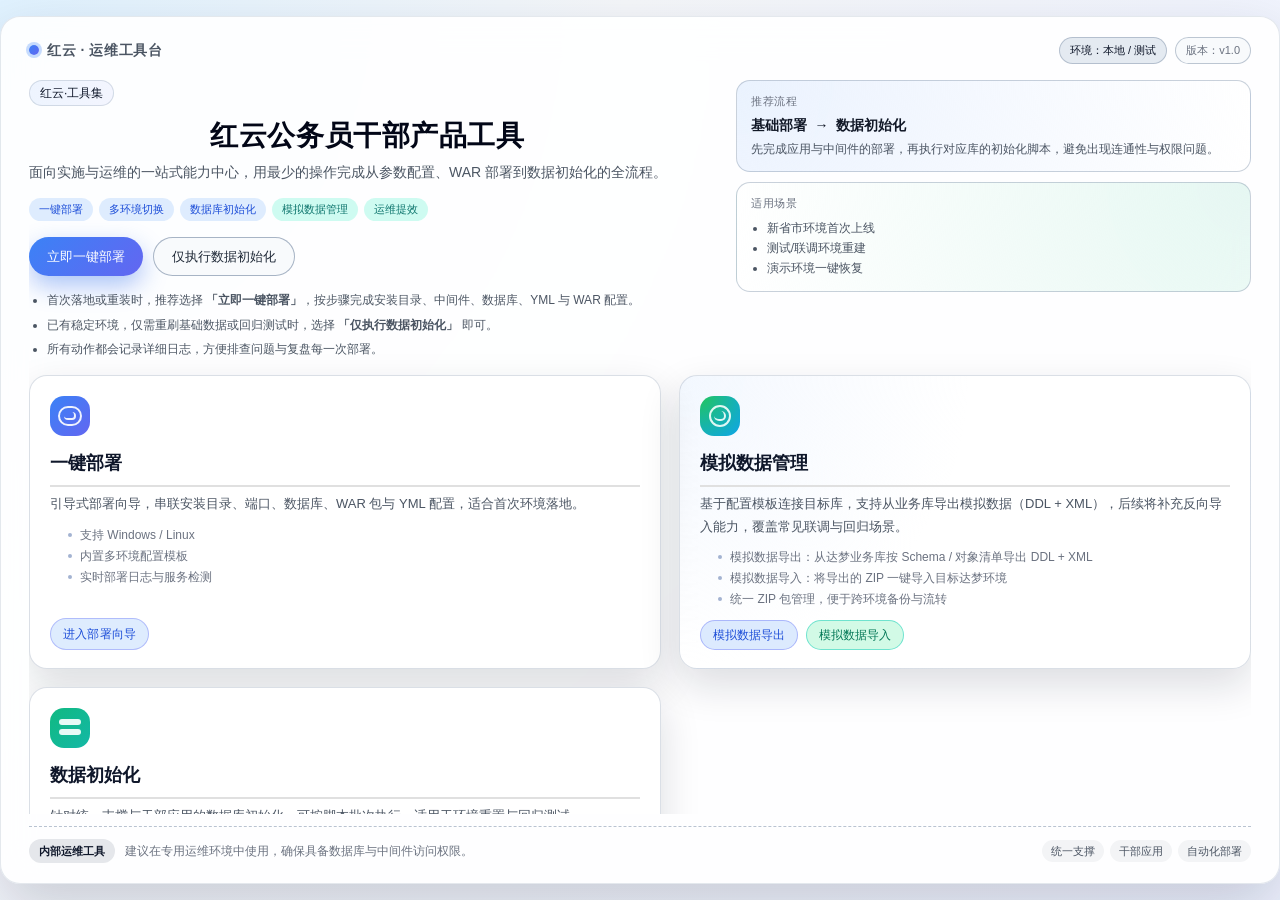
==== commit 12473d1c: "feat(import): 实现模拟数据导入功能 - 新增AccessLogInterceptor类，记录HTTP请求访问日志 - 新增DbXmlDataImporter类，解析并导入表数据XML文件" ====
--- a/src/main/resources/static/index.html
+++ b/src/main/resources/static/index.html
@@ -363,6 +363,27 @@
             top: 21px;
         }
 
+        /* 模拟数据管理入口图标：使用双层卡片 + 箭头形状，强调“导出 / 导入”的双向流转 */
+        .entry-icon-mockdata {
+            background: radial-gradient(circle at top left, #22c55e, #0ea5e9);
+        }
+
+        .entry-icon-mockdata::before,
+        .entry-icon-mockdata::after {
+            content: '';
+            position: absolute;
+            inset: 9px;
+            border-radius: 12px;
+            border: 2px solid rgba(240, 253, 250, 0.92);
+        }
+
+        .entry-icon-mockdata::after {
+            inset: 15px 14px;
+            border-top: none;
+            border-left: none;
+            transform: rotate(0deg);
+        }
+
         .entry-content {
             flex: 1;
         }
@@ -423,6 +444,33 @@
             color: #047857;
             background: rgba(209, 250, 229, 0.96);
             border-color: rgba(45, 212, 191, 0.65);
+        }
+
+        /* 模拟数据管理卡片内的子入口区域：导出 / 导入 两个明确按钮 */
+        .entry-sub-actions {
+            margin-top: 12px;
+            display: flex;
+            flex-wrap: wrap;
+            gap: 8px;
+        }
+
+        .entry-sub-link {
+            display: inline-flex;
+            align-items: center;
+            padding: 5px 12px;
+            border-radius: 999px;
+            font-size: 12px;
+            font-weight: 500;
+            color: #1d4ed8;
+            background: rgba(219, 234, 254, 0.96);
+            border: 1px solid rgba(129, 140, 248, 0.55);
+            text-decoration: none;
+        }
+
+        .entry-sub-link-muted {
+            color: #047857;
+            background: rgba(209, 250, 229, 0.96);
+            border-color: rgba(45, 212, 191, 0.6);
         }
 
         /* 页脚：固定底部，不参与滚动 */
@@ -545,6 +593,7 @@
                         <span class="home-chip">一键部署</span>
                         <span class="home-chip">多环境切换</span>
                         <span class="home-chip">数据库初始化</span>
+                        <span class="home-chip home-chip-quiet">模拟数据管理</span>
                         <span class="home-chip home-chip-quiet">运维提效</span>
                     </div>
 
@@ -605,22 +654,27 @@
                     <span class="entry-action">进入部署向导</span>
                 </a>
 
-                <!-- 模拟数据导出：独立能力入口（与一键部署并列） -->
-                <a class="entry-card entry-card-primary" href="export.html">
-                    <div class="entry-icon entry-icon-deploy" aria-hidden="true"></div>
+                <!-- 模拟数据管理：包含导出/导入两个子能力（导入功能待实现） -->
+                <div class="entry-card entry-card-primary">
+                    <!-- 说明：主卡片命名为「模拟数据管理」，卡片内部提供“模拟数据导出 / 模拟数据导入（待开发）”两个子入口，卡片本身不再整体可点击，避免单一跳转目标。 -->
+                    <div class="entry-icon entry-icon-mockdata" aria-hidden="true"></div>
                     <div class="entry-content">
-                        <h2 class="entry-title">模拟数据导出</h2>
+                        <h2 class="entry-title">模拟数据管理</h2>
                         <p class="entry-desc">
-                            基于配置模板选择目标数据库，导出每张表的结构（DDL）与数据（XML），并打包为单个 ZIP 下载。
+                            基于配置模板连接目标库，支持从业务库导出模拟数据（DDL + XML），后续将补充反向导入能力，覆盖常见联调与回归场景。
                         </p>
                         <ul class="entry-meta">
-                            <li>支持统一支撑 / 干部应用</li>
-                            <li>每表 DDL + XML（兼容 CLOB/TEXT）</li>
-                            <li>单个 ZIP（两库分目录）</li>
+                            <li>模拟数据导出：从达梦业务库按 Schema / 对象清单导出 DDL + XML</li>
+                            <li>模拟数据导入：将导出的 ZIP 一键导入目标达梦环境</li>
+                            <li>统一 ZIP 包管理，便于跨环境备份与流转</li>
                         </ul>
+                        <!-- 子入口按钮区：导出与导入分别对应 export.html / mock-import.html -->
+                        <div class="entry-sub-actions">
+                            <a class="entry-sub-link" href="export.html">模拟数据导出</a>
+                            <a class="entry-sub-link entry-sub-link-muted" href="mock-import.html">模拟数据导入</a>
+                        </div>
                     </div>
-                    <span class="entry-action">进入数据导出</span>
-                </a>
+                </div>
 
                 <a class="entry-card entry-card-secondary" href="#" onclick="return showDataInitTip();">
                     <div class="entry-icon entry-icon-data" aria-hidden="true"></div>
@@ -664,6 +718,16 @@
             }
             return false;
         }
+
+        // 模拟数据导入入口提示：预留导入能力，避免用户误以为功能已可用
+        function showMockImportTip() {
+            if (typeof Message !== 'undefined') {
+                Message.alert('模拟数据导入功能规划中，当前仅支持模拟数据导出');
+            } else {
+                alert('模拟数据导入功能规划中，当前仅支持模拟数据导出');
+            }
+            return false;
+        }
     </script>
 </body>
 </html>
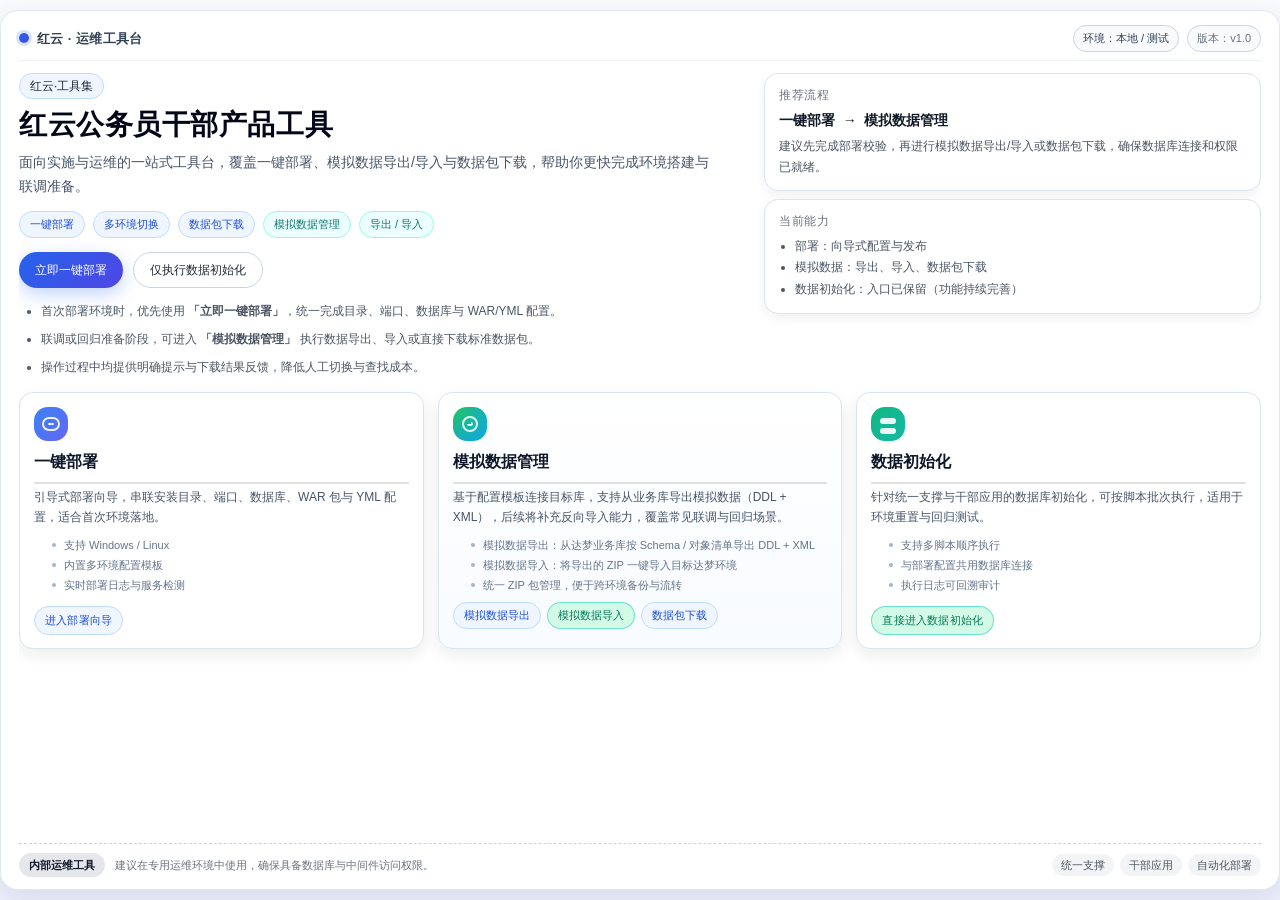
==== commit 6ece2fc6: "feat(deploy): 优化部署页面界面并实现数据初始化功能 - 调整部署页面样式与导入导出页面保持一致，移除外层卡片设计 - 重构数据初始化区域，实现左右分栏布局支持参数配置与脚本预览 - 新增" ====
--- a/src/main/resources/static/index.html
+++ b/src/main/resources/static/index.html
@@ -21,7 +21,8 @@
             height: 100vh;
             overflow: hidden;
             font-family: -apple-system, BlinkMacSystemFont, 'Segoe UI', 'Microsoft YaHei', 'PingFang SC', 'Hiragino Sans GB', Arial, sans-serif;
-            background: radial-gradient(circle at top left, #e0f2ff 0, #f5f7fa 40%, #eef2ff 100%);
+            /* 视觉降噪：背景改为更克制的浅灰蓝渐变，突出卡片信息层级 */
+            background: linear-gradient(180deg, #f8fafc 0%, #eef2ff 100%);
             display: flex;
             flex-direction: column;
             align-items: center;
@@ -34,16 +35,15 @@
             max-width: 1280px;
             flex: 1;
             min-height: 0;
-            margin: 16px 24px;
-            padding: 20px 28px 20px;
+            margin: 10px 16px;
+            padding: 14px 18px 12px;
             display: flex;
             flex-direction: column;
             overflow: hidden;
-            background: rgba(255, 255, 255, 0.9);
-            border-radius: 20px;
-            box-shadow: 0 24px 60px rgba(15, 23, 42, 0.18);
-            border: 1px solid rgba(148, 163, 184, 0.25);
-            backdrop-filter: blur(18px);
+            background: #ffffff;
+            border-radius: 18px;
+            box-shadow: 0 10px 28px rgba(15, 23, 42, 0.1);
+            border: 1px solid #e2e8f0;
         }
 
         /* 顶部导航：固定高度，不参与滚动 */
@@ -52,7 +52,9 @@
             display: flex;
             align-items: center;
             justify-content: space-between;
-            margin-bottom: 12px;
+            margin-bottom: 10px;
+            padding-bottom: 8px;
+            border-bottom: 1px solid #eef2f7;
         }
 
         .home-nav-left {
@@ -65,16 +67,16 @@
             width: 10px;
             height: 10px;
             border-radius: 999px;
-            background: linear-gradient(135deg, #3b82f6, #6366f1);
-            box-shadow: 0 0 0 3px rgba(59, 130, 246, 0.28);
+            background: linear-gradient(135deg, #2563eb, #4f46e5);
+            box-shadow: 0 0 0 3px rgba(59, 130, 246, 0.2);
         }
 
         .home-nav-title {
-            font-size: 14px;
+            font-size: 13px;
             font-weight: 600;
-            letter-spacing: 0.04em;
-            text-transform: uppercase;
-            color: #4b5563;
+            letter-spacing: 0.03em;
+            text-transform: none;
+            color: #334155;
         }
 
         .home-nav-right {
@@ -84,12 +86,12 @@
         }
 
         .home-nav-pill {
-            padding: 4px 10px;
+            padding: 4px 9px;
             border-radius: 999px;
             font-size: 11px;
-            color: #0f172a;
-            background: rgba(226, 232, 240, 0.9);
-            border: 1px solid rgba(148, 163, 184, 0.6);
+            color: #334155;
+            background: #f8fafc;
+            border: 1px solid #cbd5e1;
         }
 
         .home-nav-pill-muted {
@@ -101,26 +103,35 @@
         .home-main {
             flex: 1;
             min-height: 0;
-            overflow-y: auto;
-            margin-top: 4px;
+            /* 单屏展示：主区域禁止纵向滚动，改为紧凑布局确保一屏可见 */
+            overflow: hidden;
+            margin-top: 2px;
             margin-bottom: 0;
-            -webkit-overflow-scrolling: touch;
+            display: flex;
+            flex-direction: column;
+            /* 布局上移：顶部对齐，避免中间出现大面积留白 */
+            justify-content: flex-start;
+            gap: 8px;
         }
 
         .home-layout {
             display: grid;
-            grid-template-columns: minmax(0, 1.2fr) minmax(0, 0.9fr);
-            gap: 20px;
+            grid-template-columns: minmax(0, 1.25fr) minmax(0, 0.85fr);
+            /* 统一栅格间距，减少“块与块挤压感” */
+            gap: 14px;
             align-items: flex-start;
-            margin-bottom: 16px;
+            margin-bottom: 6px;
         }
 
         .home-hero {
             padding-right: 10px;
+            /* 上半区文案统一左对齐与阅读宽度，避免视觉漂移 */
+            max-width: 760px;
         }
 
         .home-header {
-            margin-bottom: 14px;
+            margin-bottom: 10px;
+            text-align: left;
         }
 
         .home-label {
@@ -131,74 +142,81 @@
             border-radius: 999px;
             font-size: 12px;
             font-weight: 500;
-            color: #0f172a;
-            background: linear-gradient(90deg, rgba(59,130,246,0.08), rgba(129,140,248,0.08));
-            border: 1px solid rgba(148,163,184,0.35);
+            color: #1e293b;
+            background: #eff6ff;
+            border: 1px solid #bfdbfe;
         }
 
         .home-title {
-            margin-top: 12px;
+            margin-top: 8px;
             margin-bottom: 8px;
+            /* 标题字号略增，形成更清晰的信息层级 */
             font-size: 28px;
             line-height: 1.25;
             font-weight: 650;
             letter-spacing: 0.02em;
             color: #020617;
+            text-align: left;
         }
 
         .home-subtitle {
             margin: 0;
-            max-width: 640px;
+            max-width: 700px;
+            /* 正文字号和行高上调，提升可读性 */
             font-size: 14px;
-            line-height: 1.7;
-            color: #4b5563;
+            line-height: 1.78;
+            text-indent: 0;
+            color: #475569;
+            text-align: left;
         }
 
         .home-chip-row {
             display: flex;
             flex-wrap: wrap;
-            gap: 6px;
-            margin-top: 10px;
+            gap: 8px;
+            margin-top: 12px;
         }
 
         .home-chip {
-            padding: 3px 10px;
+            padding: 4px 10px;
             border-radius: 999px;
             font-size: 11px;
             font-weight: 500;
             color: #1d4ed8;
-            background: rgba(219, 234, 254, 0.9);
+            background: #eff6ff;
+            border: 1px solid #bfdbfe;
         }
 
         .home-chip-quiet {
             color: #0f766e;
-            background: rgba(204, 251, 241, 0.95);
+            background: #ecfeff;
+            border-color: #99f6e4;
         }
 
         .home-hero-actions {
             display: flex;
             flex-wrap: wrap;
             gap: 10px;
-            margin-top: 16px;
+            margin-top: 14px;
         }
 
         .home-hero-btn {
             display: inline-flex;
             align-items: center;
             justify-content: center;
-            padding: 9px 18px;
-            border-radius: 999px;
-            font-size: 13px;
+            padding: 8px 16px;
+            border-radius: 999px;
+            font-size: 12px;
             font-weight: 500;
             text-decoration: none;
             cursor: pointer;
-            transition: background-color 0.16s ease, color 0.16s ease, box-shadow 0.16s ease, transform 0.1s ease;
+            transition: background-color 0.2s ease, color 0.2s ease, box-shadow 0.2s ease, transform 0.15s ease;
         }
 
         .home-hero-btn-primary {
-            background: linear-gradient(135deg, #3b82f6, #6366f1);
+            background: linear-gradient(135deg, #2563eb, #4f46e5);
             color: #ffffff;
-            box-shadow: 0 10px 25px rgba(37, 99, 235, 0.38);
+            box-shadow: 0 6px 18px rgba(37, 99, 235, 0.28);
         }
 
         .home-hero-btn-primary:hover {
@@ -207,46 +225,49 @@
         }
 
         .home-hero-btn-ghost {
-            background: rgba(248, 250, 252, 0.96);
+            background: #ffffff;
             color: #1f2937;
-            border: 1px solid rgba(148, 163, 184, 0.8);
+            border: 1px solid #cbd5e1;
         }
 
         .home-hero-btn-ghost:hover {
-            background: #e5e7eb;
+            background: #f1f5f9;
         }
 
         .home-hero-list {
-            margin: 14px 0 0;
-            padding-left: 18px;
+            margin: 12px 0 0;
+            /* 列表缩进与正文保持一致，视觉更整齐 */
+            padding-left: 22px;
             font-size: 12px;
             color: #4b5563;
-            line-height: 1.7;
+            line-height: 1.85;
+            text-align: left;
         }
 
         .home-hero-list li + li {
-            margin-top: 4px;
+            margin-top: 6px;
         }
 
         .home-aside {
             display: flex;
             flex-direction: column;
-            gap: 10px;
+            gap: 8px;
         }
 
         .home-stat-card {
             padding: 12px 14px;
             border-radius: 14px;
-            background: radial-gradient(circle at top left, rgba(59,130,246,0.1), #ffffff);
-            border: 1px solid rgba(148, 163, 184, 0.5);
+            background: #ffffff;
+            border: 1px solid #dbe4ef;
+            box-shadow: 0 4px 12px rgba(15, 23, 42, 0.06);
         }
 
         .home-stat-card + .home-stat-card {
-            background: radial-gradient(circle at top right, rgba(16,185,129,0.1), #ffffff);
+            background: #ffffff;
         }
 
         .home-stat-label {
-            font-size: 11px;
+            font-size: 12px;
             text-transform: uppercase;
             letter-spacing: 0.06em;
             color: #6b7280;
@@ -257,14 +278,16 @@
             font-size: 14px;
             font-weight: 600;
             color: #111827;
-            margin-bottom: 4px;
+            margin-bottom: 6px;
+            line-height: 1.45;
         }
 
         .home-stat-desc {
             margin: 0;
             font-size: 12px;
             color: #4b5563;
-            line-height: 1.6;
+            line-height: 1.75;
+            text-align: left;
         }
 
         .home-stat-list {
@@ -272,51 +295,55 @@
             padding-left: 16px;
             font-size: 12px;
             color: #4b5563;
-            line-height: 1.7;
+            line-height: 1.8;
+            text-align: left;
         }
 
         /* 下半部分卡片入口：一键部署 / 数据初始化 */
         .entry-grid {
             display: grid;
-            grid-template-columns: minmax(0, 1.05fr) minmax(0, 0.95fr);
-            gap: 18px;
-        }
-
-        a.entry-card {
+            /* 单屏布局：三个核心功能入口同屏展示，避免形成第二行导致滚动 */
+            grid-template-columns: repeat(3, minmax(0, 1fr));
+            gap: 14px;
+        }
+
+        a.entry-card,
+        .entry-card {
             position: relative;
             display: flex;
             flex-direction: column;
-            padding: 20px 20px 18px;
-            border-radius: 18px;
+            padding: 14px 14px 13px;
+            border-radius: 14px;
             text-decoration: none;
             color: inherit;
             background: #ffffff;
-            border: 1px solid rgba(148, 163, 184, 0.35);
-            box-shadow: 0 16px 40px rgba(15, 23, 42, 0.14);
+            border: 1px solid #dbe4ef;
+            box-shadow: 0 6px 16px rgba(15, 23, 42, 0.08);
             transition: transform 0.16s ease, box-shadow 0.16s ease, border-color 0.16s ease, background-color 0.16s ease;
             cursor: pointer;
         }
 
         .entry-card-primary {
-            background: radial-gradient(circle at top left, rgba(59,130,246,0.06), #ffffff 45%);
+            background: linear-gradient(180deg, #ffffff 0%, #f8fbff 100%);
         }
 
         .entry-card-secondary {
-            background: radial-gradient(circle at top right, rgba(45,212,191,0.06), #ffffff 45%);
-        }
-
-        a.entry-card:hover {
+            background: linear-gradient(180deg, #ffffff 0%, #f8fffd 100%);
+        }
+
+        a.entry-card:hover,
+        .entry-card:hover {
             transform: translateY(-2px);
-            box-shadow: 0 22px 55px rgba(15, 23, 42, 0.2);
-            border-color: rgba(59, 130, 246, 0.6);
-            background-color: #f9fafb;
+            box-shadow: 0 10px 24px rgba(15, 23, 42, 0.13);
+            border-color: #93c5fd;
+            background-color: #ffffff;
         }
 
         .entry-icon {
-            width: 40px;
-            height: 40px;
+            width: 34px;
+            height: 34px;
             border-radius: 14px;
-            margin-bottom: 14px;
+            margin-bottom: 9px;
             position: relative;
             overflow: hidden;
         }
@@ -389,29 +416,30 @@
         }
 
         .entry-title {
-            margin: 0 0 6px;
-            font-size: 18px;
+            margin: 0 0 4px;
+            font-size: 16px;
             font-weight: 600;
             color: #0f172a;
         }
 
         .entry-desc {
-            margin: 0 0 10px;
-            font-size: 13px;
-            line-height: 1.7;
-            color: #4b5563;
+            margin: 0 0 8px;
+            font-size: 12px;
+            line-height: 1.65;
+            color: #475569;
         }
 
         .entry-meta {
             margin: 0;
             padding-left: 18px;
-            font-size: 12px;
-            color: #6b7280;
+            font-size: 11px;
+            color: #64748b;
             list-style: none;
+            line-height: 1.65;
         }
 
         .entry-meta li {
-            margin-bottom: 3px;
+            margin-bottom: 2px;
             position: relative;
             padding-left: 12px;
         }
@@ -428,16 +456,16 @@
         }
 
         .entry-action {
-            margin-top: 16px;
+            margin-top: 10px;
             align-self: flex-start;
-            padding: 6px 12px;
-            border-radius: 999px;
-            font-size: 12px;
+            padding: 5px 10px;
+            border-radius: 999px;
+            font-size: 11px;
             font-weight: 500;
             letter-spacing: 0.02em;
             color: #1d4ed8;
-            background: rgba(219, 234, 254, 0.9);
-            border: 1px solid rgba(129, 140, 248, 0.5);
+            background: #eff6ff;
+            border: 1px solid #bfdbfe;
         }
 
         .entry-card-secondary .entry-action {
@@ -448,23 +476,30 @@
 
         /* 模拟数据管理卡片内的子入口区域：导出 / 导入 两个明确按钮 */
         .entry-sub-actions {
-            margin-top: 12px;
+            margin-top: 8px;
             display: flex;
             flex-wrap: wrap;
-            gap: 8px;
+            gap: 6px;
         }
 
         .entry-sub-link {
             display: inline-flex;
             align-items: center;
-            padding: 5px 12px;
-            border-radius: 999px;
-            font-size: 12px;
+            padding: 4px 10px;
+            border-radius: 999px;
+            font-size: 11px;
             font-weight: 500;
             color: #1d4ed8;
-            background: rgba(219, 234, 254, 0.96);
-            border: 1px solid rgba(129, 140, 248, 0.55);
+            background: #eff6ff;
+            border: 1px solid #bfdbfe;
             text-decoration: none;
+            transition: all 0.2s ease;
+            cursor: pointer;
+        }
+
+        .entry-sub-link:hover {
+            background: #dbeafe;
+            border-color: #93c5fd;
         }
 
         .entry-sub-link-muted {
@@ -476,9 +511,9 @@
         /* 页脚：固定底部，不参与滚动 */
         .home-footer {
             flex-shrink: 0;
-            margin-top: 12px;
-            padding-top: 12px;
-            border-top: 1px dashed rgba(148, 163, 184, 0.65);
+            margin-top: 10px;
+            padding-top: 9px;
+            border-top: 1px dashed #cbd5e1;
             display: flex;
             justify-content: space-between;
             align-items: center;
@@ -502,7 +537,7 @@
         }
 
         .home-footer-text {
-            font-size: 12px;
+            font-size: 11px;
             color: #6b7280;
             white-space: nowrap;
             text-overflow: ellipsis;
@@ -525,6 +560,13 @@
         }
 
         /* 响应式：在小屏幕下堆叠布局，避免挤在一行变成「文字墙」 */
+        @media (max-width: 1200px) {
+            /* 中等屏幕降级为 2 列，保证信息密度与可读性平衡 */
+            .entry-grid {
+                grid-template-columns: repeat(2, minmax(0, 1fr));
+            }
+        }
+
         @media (max-width: 900px) {
             .home-shell {
                 margin: 16px;
@@ -547,6 +589,9 @@
 
             .home-subtitle {
                 font-size: 13px;
+                line-height: 1.7;
+                /* 小屏降低首行缩进，避免换行过早 */
+                text-indent: 1em;
             }
 
             .home-footer {
@@ -556,6 +601,14 @@
 
             .home-footer-text {
                 white-space: normal;
+            }
+        }
+
+        @media (prefers-reduced-motion: reduce) {
+            /* 无障碍优化：在用户偏好减少动画时关闭过渡动画 */
+            *, *::before, *::after {
+                transition: none !important;
+                animation: none !important;
             }
         }
     </style>
@@ -579,12 +632,12 @@
             <div class="home-layout">
                 <!-- 左侧产品说明与主操作区 -->
                 <section class="home-hero">
-                    <!-- 品牌标题区域：突出产品名称与定位 -->
+                    <!-- 品牌标题区域：同步当前能力，强调“部署 + 模拟数据 + 数据包下载” -->
                     <div class="home-header">
                         <div class="home-label">红云·工具集</div>
                         <h1 class="home-title">红云公务员干部产品工具</h1>
                         <p class="home-subtitle">
-                            面向实施与运维的一站式能力中心，用最少的操作完成从参数配置、WAR 部署到数据初始化的全流程。
+                            面向实施与运维的一站式工具台，覆盖一键部署、模拟数据导出/导入与数据包下载，帮助你更快完成环境搭建与联调准备。
                         </p>
                     </div>
 
@@ -592,9 +645,9 @@
                     <div class="home-chip-row">
                         <span class="home-chip">一键部署</span>
                         <span class="home-chip">多环境切换</span>
-                        <span class="home-chip">数据库初始化</span>
+                        <span class="home-chip">数据包下载</span>
                         <span class="home-chip home-chip-quiet">模拟数据管理</span>
-                        <span class="home-chip home-chip-quiet">运维提效</span>
+                        <span class="home-chip home-chip-quiet">导出 / 导入</span>
                     </div>
 
                     <!-- 主操作按钮：引导用户选择一键部署或只做数据初始化 -->
@@ -607,11 +660,11 @@
                         </a>
                     </div>
 
-                    <!-- 典型使用流程：用互联网产品的文案方式解释两大入口的区别 -->
+                    <!-- 典型使用流程：按当前功能重写，便于用户快速选择入口 -->
                     <ul class="home-hero-list">
-                        <li>首次落地或重装时，推荐选择 <strong>「立即一键部署」</strong>，按步骤完成安装目录、中间件、数据库、YML 与 WAR 配置。</li>
-                        <li>已有稳定环境，仅需重刷基础数据或回归测试时，选择 <strong>「仅执行数据初始化」</strong> 即可。</li>
-                        <li>所有动作都会记录详细日志，方便排查问题与复盘每一次部署。</li>
+                        <li>首次部署环境时，优先使用 <strong>「立即一键部署」</strong>，统一完成目录、端口、数据库与 WAR/YML 配置。</li>
+                        <li>联调或回归准备阶段，可进入 <strong>「模拟数据管理」</strong> 执行数据导出、导入或直接下载标准数据包。</li>
+                        <li>操作过程中均提供明确提示与下载结果反馈，降低人工切换与查找成本。</li>
                     </ul>
                 </section>
 
@@ -619,18 +672,18 @@
                 <aside class="home-aside" aria-label="环境状态与使用提示">
                     <div class="home-stat-card">
                         <div class="home-stat-label">推荐流程</div>
-                        <div class="home-stat-main">基础部署 &nbsp;→&nbsp; 数据初始化</div>
+                        <div class="home-stat-main">一键部署 &nbsp;→&nbsp; 模拟数据管理</div>
                         <p class="home-stat-desc">
-                            先完成应用与中间件的部署，再执行对应库的初始化脚本，避免出现连通性与权限问题。
+                            建议先完成部署校验，再进行模拟数据导出/导入或数据包下载，确保数据库连接和权限已就绪。
                         </p>
                     </div>
 
                     <div class="home-stat-card">
-                        <div class="home-stat-label">适用场景</div>
+                        <div class="home-stat-label">当前能力</div>
                         <ul class="home-stat-list">
-                            <li>新省市环境首次上线</li>
-                            <li>测试/联调环境重建</li>
-                            <li>演示环境一键恢复</li>
+                            <li>部署：向导式配置与发布</li>
+                            <li>模拟数据：导出、导入、数据包下载</li>
+                            <li>数据初始化：入口已保留（功能持续完善）</li>
                         </ul>
                     </div>
                 </aside>
@@ -672,6 +725,8 @@
                         <div class="entry-sub-actions">
                             <a class="entry-sub-link" href="export.html">模拟数据导出</a>
                             <a class="entry-sub-link entry-sub-link-muted" href="mock-import.html">模拟数据导入</a>
+                            <!-- 数据包下载按钮：点击先检查后端文件是否存在，存在则触发下载 -->
+                            <a class="entry-sub-link" href="#" onclick="return downloadMockPackage();">数据包下载</a>
                         </div>
                     </div>
                 </div>
@@ -728,6 +783,34 @@
             }
             return false;
         }
+
+        // 数据包下载：先调用 exists 接口判断文件是否存在，存在再跳转下载接口。
+        async function downloadMockPackage() {
+            try {
+                var res = await fetch('/api/mock-package/exists', { method: 'GET' });
+                var data = await res.json();
+                if (!data || !data.exists) {
+                    var missingMsg = (data && data.message) ? data.message : '数据包不存在：resources/data/init.zip';
+                    if (typeof Message !== 'undefined') {
+                        Message.alert(missingMsg);
+                    } else {
+                        alert(missingMsg);
+                    }
+                    return false;
+                }
+
+                // 说明：直接跳转下载接口，浏览器会按 attachment 响应头下载文件。
+                window.location.href = '/api/mock-package/download';
+            } catch (e) {
+                var errMsg = '校验数据包失败，请稍后重试';
+                if (typeof Message !== 'undefined') {
+                    Message.alert(errMsg);
+                } else {
+                    alert(errMsg);
+                }
+            }
+            return false;
+        }
     </script>
 </body>
 </html>
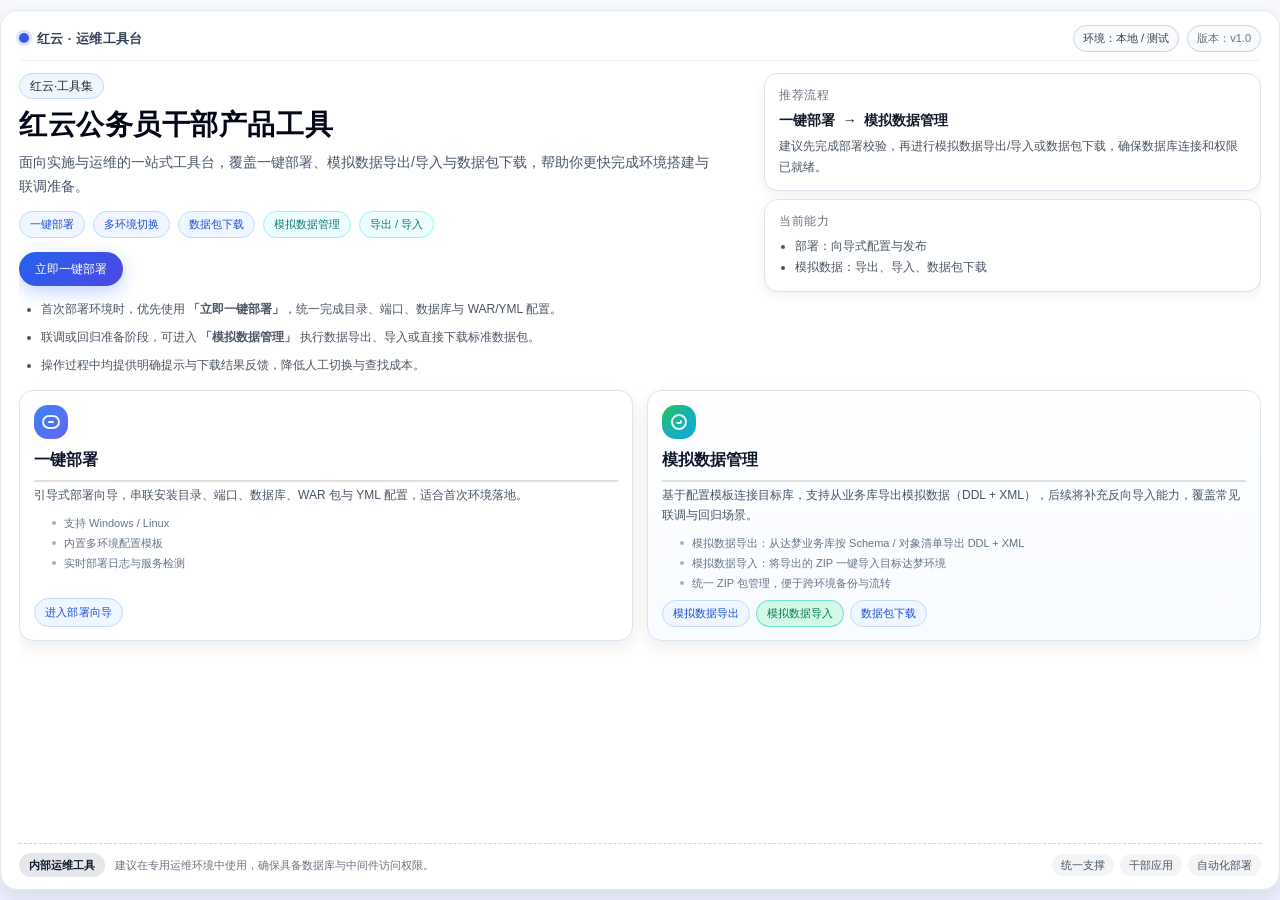
==== commit ebf2d261: "feat(deploy): 集成CodeMirror实现YML语法高亮编辑器 - 集成CodeMirror编辑器支持YML语法高亮与可编辑功能 - 添加CodeMirror相关CSS样式与JavaSc" ====
--- a/src/main/resources/static/index.html
+++ b/src/main/resources/static/index.html
@@ -3,7 +3,7 @@
 <head>
     <meta charset="UTF-8">
     <meta name="viewport" content="width=device-width, initial-scale=1.0">
-    <!-- 主页：红云公务员干部产品工具入口页，提供一键部署与数据初始化两个主操作入口 -->
+    <!-- 主页：红云公务员干部产品工具入口页，提供一键部署与模拟数据管理等主操作入口（数据初始化入口已隐藏） -->
     <title>红云公务员干部产品工具</title>
     <link rel="stylesheet" href="css/style.css">
     <style>
@@ -299,11 +299,11 @@
             text-align: left;
         }
 
-        /* 下半部分卡片入口：一键部署 / 数据初始化 */
+        /* 下半部分卡片入口：一键部署 / 模拟数据管理（数据初始化卡片已隐藏） */
         .entry-grid {
             display: grid;
-            /* 单屏布局：三个核心功能入口同屏展示，避免形成第二行导致滚动 */
-            grid-template-columns: repeat(3, minmax(0, 1fr));
+            /* 双列：一键部署 + 模拟数据管理 */
+            grid-template-columns: repeat(2, minmax(0, 1fr));
             gap: 14px;
         }
 
@@ -650,13 +650,10 @@
                         <span class="home-chip home-chip-quiet">导出 / 导入</span>
                     </div>
 
-                    <!-- 主操作按钮：引导用户选择一键部署或只做数据初始化 -->
+                    <!-- 主操作按钮：引导用户进入一键部署（数据初始化入口已隐藏） -->
                     <div class="home-hero-actions">
                         <a href="deploy.html" class="home-hero-btn home-hero-btn-primary">
                             立即一键部署
-                        </a>
-                        <a href="#" class="home-hero-btn home-hero-btn-ghost" onclick="return showDataInitTip();">
-                            仅执行数据初始化
                         </a>
                     </div>
 
@@ -683,13 +680,12 @@
                         <ul class="home-stat-list">
                             <li>部署：向导式配置与发布</li>
                             <li>模拟数据：导出、导入、数据包下载</li>
-                            <li>数据初始化：入口已保留（功能持续完善）</li>
                         </ul>
                     </div>
                 </aside>
             </div>
 
-            <!-- 下半区：两张卡片分别承载一键部署和数据初始化入口 -->
+            <!-- 下半区：一键部署与模拟数据管理入口 -->
             <section class="entry-grid" aria-label="核心功能入口">
                 <a class="entry-card entry-card-primary" href="deploy.html">
                     <div class="entry-icon entry-icon-deploy" aria-hidden="true"></div>
@@ -730,22 +726,6 @@
                         </div>
                     </div>
                 </div>
-
-                <a class="entry-card entry-card-secondary" href="#" onclick="return showDataInitTip();">
-                    <div class="entry-icon entry-icon-data" aria-hidden="true"></div>
-                    <div class="entry-content">
-                        <h2 class="entry-title">数据初始化</h2>
-                        <p class="entry-desc">
-                            针对统一支撑与干部应用的数据库初始化，可按脚本批次执行，适用于环境重置与回归测试。
-                        </p>
-                        <ul class="entry-meta">
-                            <li>支持多脚本顺序执行</li>
-                            <li>与部署配置共用数据库连接</li>
-                            <li>执行日志可回溯审计</li>
-                        </ul>
-                    </div>
-                    <span class="entry-action">直接进入数据初始化</span>
-                </a>
             </section>
         </main>
 
@@ -764,16 +744,6 @@
     </div>
     <script src="js/message.js"></script>
     <script>
-        // 数据初始化入口提示：使用公共弹窗组件
-        function showDataInitTip() {
-            if (typeof Message !== 'undefined') {
-                Message.alert('数据初始化功能待开发');
-            } else {
-                alert('数据初始化功能待开发');
-            }
-            return false;
-        }
-
         // 模拟数据导入入口提示：预留导入能力，避免用户误以为功能已可用
         function showMockImportTip() {
             if (typeof Message !== 'undefined') {
